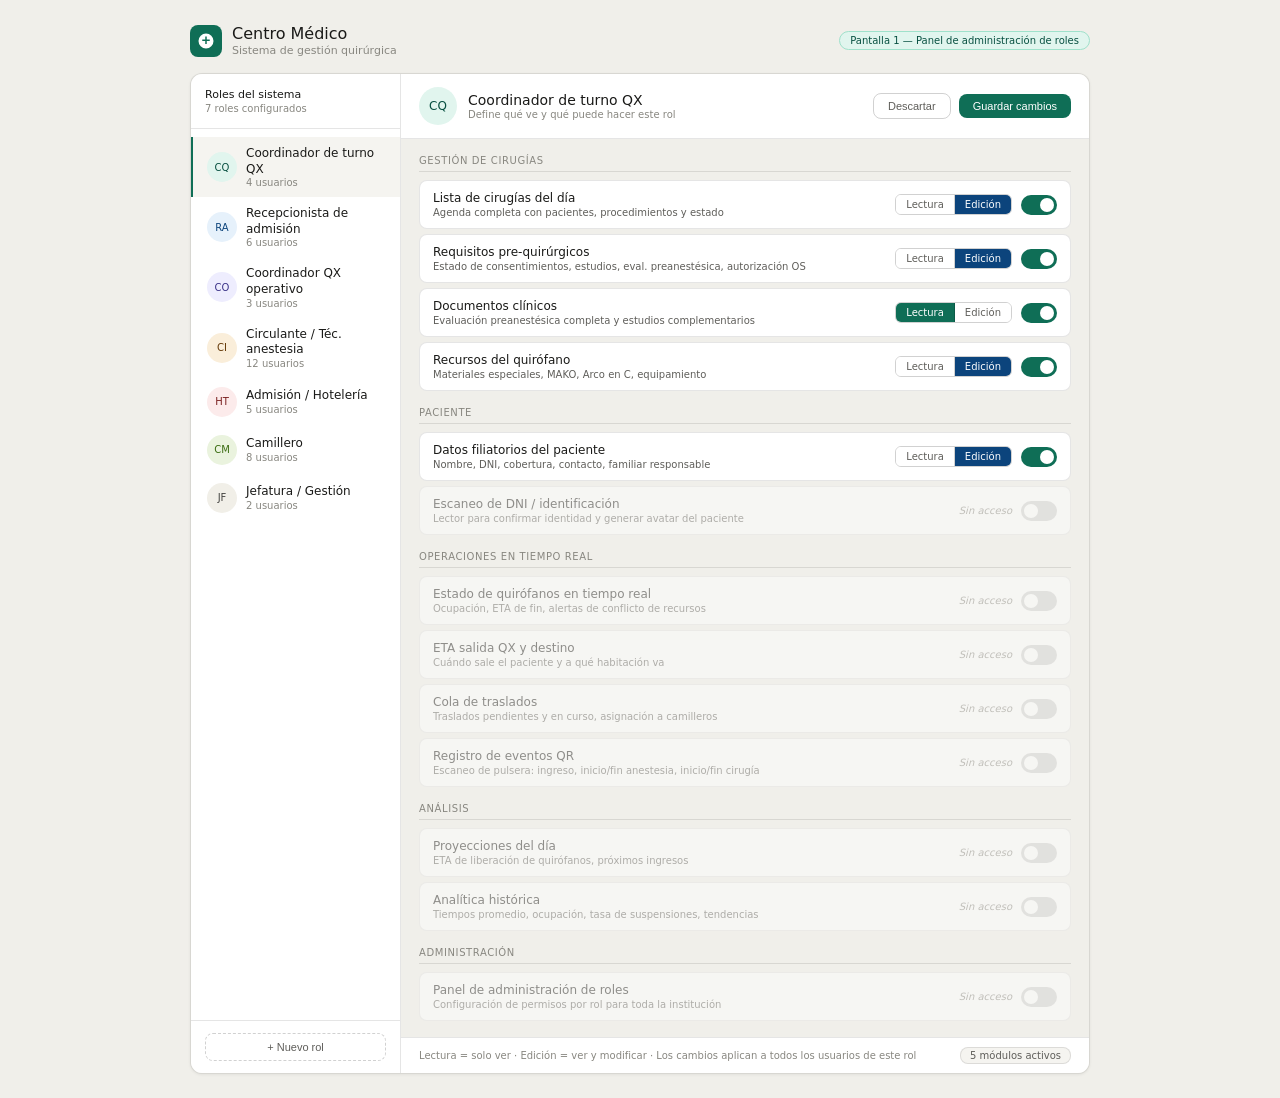
==== 01_panel_roles.html @ 5dfb1ed2 "Add files via upload" ====
<!DOCTYPE html>
<html lang="es">
<head>
<meta charset="UTF-8">
<meta name="viewport" content="width=device-width, initial-scale=1.0">
<title>Panel de Roles — Centro Médico</title>
<style>
  :root {
    --color-background-primary: #ffffff;
    --color-background-secondary: #f5f4f0;
    --color-background-tertiary: #f0efea;
    --color-text-primary: #1a1a18;
    --color-text-secondary: #5f5e5a;
    --color-text-tertiary: #888780;
    --color-border-tertiary: rgba(0,0,0,0.10);
    --color-border-secondary: rgba(0,0,0,0.18);
    --border-radius-md: 8px;
    --border-radius-lg: 12px;
    --font-sans: -apple-system, BlinkMacSystemFont, 'Segoe UI', system-ui, sans-serif;
  }
  * { box-sizing: border-box; margin: 0; padding: 0; }
  body { font-family: var(--font-sans); font-size: 13px; background: #f0efea; min-height: 100vh; display: flex; flex-direction: column; align-items: center; justify-content: flex-start; padding: 24px 16px; }

  .page-header { width: 100%; max-width: 900px; display: flex; align-items: center; gap: 10px; margin-bottom: 16px; }
  .logo-icon { width: 32px; height: 32px; background: #0F6E56; border-radius: 8px; display: flex; align-items: center; justify-content: center; }
  .logo-icon svg { width: 18px; height: 18px; fill: #fff; }
  .page-title { font-size: 16px; font-weight: 500; color: #1a1a18; }
  .page-sub { font-size: 11px; color: #888780; margin-top: 1px; }
  .screen-label { font-size: 10px; background: #E1F5EE; color: #085041; padding: 3px 10px; border-radius: 20px; margin-left: auto; font-weight: 500; border: 0.5px solid #9FE1CB; }

  .layout { display: grid; grid-template-columns: 210px 1fr; width: 100%; max-width: 900px; min-height: 580px; background: #f0efea; border-radius: var(--border-radius-lg); border: 0.5px solid var(--color-border-tertiary); overflow: hidden; box-shadow: 0 1px 3px rgba(0,0,0,0.06); }

  .sidebar { background: var(--color-background-primary); border-right: 0.5px solid var(--color-border-tertiary); display: flex; flex-direction: column; }
  .sidebar-header { padding: 14px; border-bottom: 0.5px solid var(--color-border-tertiary); }
  .sidebar-title { font-size: 11px; font-weight: 500; color: var(--color-text-primary); }
  .sidebar-sub { font-size: 10px; color: var(--color-text-tertiary); margin-top: 2px; }
  .role-list { flex: 1; padding: 8px 0; }
  .role-item { display: flex; align-items: center; gap: 9px; padding: 9px 14px; cursor: pointer; border-left: 2.5px solid transparent; transition: all .15s; }
  .role-item:hover { background: var(--color-background-secondary); }
  .role-item.active { background: var(--color-background-secondary); border-left-color: #0F6E56; }
  .role-av { width: 30px; height: 30px; border-radius: 50%; display: flex; align-items: center; justify-content: center; font-size: 10px; font-weight: 500; flex-shrink: 0; }
  .role-name { font-size: 12px; font-weight: 500; color: var(--color-text-primary); line-height: 1.3; }
  .role-count { font-size: 10px; color: var(--color-text-tertiary); }
  .sidebar-footer { padding: 12px 14px; border-top: 0.5px solid var(--color-border-tertiary); }
  .btn-new { width: 100%; padding: 7px; font-size: 11px; border-radius: var(--border-radius-md); border: 0.5px dashed var(--color-border-secondary); background: transparent; color: var(--color-text-secondary); cursor: pointer; }
  .btn-new:hover { background: var(--color-background-secondary); }

  .main { display: flex; flex-direction: column; }
  .main-header { background: var(--color-background-primary); border-bottom: 0.5px solid var(--color-border-tertiary); padding: 13px 18px; display: flex; align-items: center; justify-content: space-between; }
  .mh-left { display: flex; align-items: center; gap: 11px; }
  .mh-av { width: 38px; height: 38px; border-radius: 50%; display: flex; align-items: center; justify-content: center; font-size: 12px; font-weight: 500; }
  .mh-name { font-size: 14px; font-weight: 500; color: var(--color-text-primary); }
  .mh-sub { font-size: 10px; color: var(--color-text-tertiary); margin-top: 1px; }
  .mh-right { display: flex; align-items: center; gap: 8px; }
  .unsaved { font-size: 10px; color: #BA7517; background: #FAEEDA; padding: 3px 9px; border-radius: 8px; display: none; align-items: center; gap: 4px; border: 0.5px solid #FAC775; }
  .unsaved.visible { display: flex; }
  .btn-discard { font-size: 11px; padding: 6px 14px; border-radius: var(--border-radius-md); border: 0.5px solid var(--color-border-secondary); background: transparent; color: var(--color-text-secondary); cursor: pointer; }
  .btn-save { font-size: 11px; padding: 6px 14px; border-radius: var(--border-radius-md); border: none; background: #0F6E56; color: #fff; cursor: pointer; font-weight: 500; transition: background .2s; }
  .btn-save:hover { background: #085041; }

  .modules { flex: 1; overflow-y: auto; padding: 16px 18px; display: flex; flex-direction: column; gap: 16px; background: var(--color-background-tertiary); }
  .mod-group-title { font-size: 10px; font-weight: 500; color: var(--color-text-tertiary); text-transform: uppercase; letter-spacing: .06em; margin-bottom: 8px; padding-bottom: 5px; border-bottom: 0.5px solid var(--color-border-tertiary); }
  .mod-row { display: grid; grid-template-columns: 1fr 170px; gap: 8px; align-items: center; padding: 10px 13px; background: var(--color-background-primary); border: 0.5px solid var(--color-border-tertiary); border-radius: var(--border-radius-md); margin-bottom: 5px; transition: opacity .2s; }
  .mod-row:last-child { margin-bottom: 0; }
  .mod-row.off { opacity: .45; }
  .mod-name { font-size: 12px; font-weight: 500; color: var(--color-text-primary); }
  .mod-desc { font-size: 10px; color: var(--color-text-secondary); margin-top: 2px; }
  .mod-ctrl { display: flex; align-items: center; gap: 9px; justify-content: flex-end; }
  .access-sel { display: flex; border-radius: 6px; overflow: hidden; border: 0.5px solid var(--color-border-secondary); font-size: 10px; }
  .ao { padding: 4px 10px; cursor: pointer; color: var(--color-text-secondary); background: var(--color-background-primary); border-right: 0.5px solid var(--color-border-secondary); transition: all .12s; user-select: none; white-space: nowrap; }
  .ao:last-child { border-right: none; }
  .ao.sel-r { background: #0F6E56; color: #fff; }
  .ao.sel-e { background: #0C447C; color: #fff; }
  .no-access { font-size: 10px; color: var(--color-text-tertiary); font-style: italic; }

  .toggle { position: relative; width: 36px; height: 20px; flex-shrink: 0; }
  .toggle input { opacity: 0; width: 0; height: 0; position: absolute; }
  .tslider { position: absolute; inset: 0; border-radius: 10px; background: var(--color-border-secondary); cursor: pointer; transition: background .2s; }
  .tslider::after { content: ''; position: absolute; width: 14px; height: 14px; border-radius: 50%; background: #fff; top: 3px; left: 3px; transition: transform .2s; }
  .toggle input:checked ~ .tslider { background: #0F6E56; }
  .toggle input:checked ~ .tslider::after { transform: translateX(16px); }

  .panel-info { background: var(--color-background-primary); border-top: 0.5px solid var(--color-border-tertiary); padding: 9px 18px; display: flex; align-items: center; justify-content: space-between; }
  .pi-txt { font-size: 10px; color: var(--color-text-tertiary); }
  .pi-badge { font-size: 10px; color: var(--color-text-secondary); background: var(--color-background-secondary); padding: 2px 9px; border-radius: 8px; border: 0.5px solid var(--color-border-tertiary); }
</style>
</head>
<body>

<div class="page-header">
  <div class="logo-icon"><svg viewBox="0 0 24 24"><path d="M12 2a10 10 0 100 20A10 10 0 0012 2zm1 14h-2v-4H7v-2h4V6h2v4h4v2h-4v4z"/></svg></div>
  <div>
    <div class="page-title">Centro Médico</div>
    <div class="page-sub">Sistema de gestión quirúrgica</div>
  </div>
  <div class="screen-label">Pantalla 1 — Panel de administración de roles</div>
</div>

<div class="layout">
  <div class="sidebar">
    <div class="sidebar-header">
      <div class="sidebar-title">Roles del sistema</div>
      <div class="sidebar-sub">7 roles configurados</div>
    </div>
    <div class="role-list" id="role-list"></div>
    <div class="sidebar-footer">
      <button class="btn-new">+ Nuevo rol</button>
    </div>
  </div>
  <div class="main">
    <div class="main-header">
      <div class="mh-left">
        <div class="mh-av" id="mh-av"></div>
        <div>
          <div class="mh-name" id="mh-name"></div>
          <div class="mh-sub">Define qué ve y qué puede hacer este rol</div>
        </div>
      </div>
      <div class="mh-right">
        <div class="unsaved" id="unsaved">Cambios sin guardar</div>
        <button class="btn-discard" onclick="discard()">Descartar</button>
        <button class="btn-save" id="btn-save" onclick="save()">Guardar cambios</button>
      </div>
    </div>
    <div class="modules" id="modules"></div>
    <div class="panel-info">
      <div class="pi-txt">Lectura = solo ver · Edición = ver y modificar · Los cambios aplican a todos los usuarios de este rol</div>
      <div class="pi-badge" id="active-count">—</div>
    </div>
  </div>
</div>

<script>
const ROLES = {
  coord_qx: { label:'Coordinador de turno QX', av:'CQ', bg:'#E1F5EE', fg:'#085041', count:'4 usuarios',
    perms:{ lista_cirugias:{on:true,level:'edit'}, requisitos_estado:{on:true,level:'edit'}, docs_clinicos:{on:true,level:'read'}, datos_filiatorios:{on:true,level:'edit'}, recursos_qx:{on:true,level:'edit'}, estado_qx_rt:{on:false,level:'read'}, eta_destino:{on:false,level:'read'}, registro_eventos_qr:{on:false,level:'read'}, cola_traslados:{on:false,level:'read'}, escaneo_dni:{on:false,level:'read'}, proyecciones_dia:{on:false,level:'read'}, analitica:{on:false,level:'read'}, admin_roles:{on:false,level:'read'} }},
  recep_adm: { label:'Recepcionista de admisión', av:'RA', bg:'#E6F1FB', fg:'#0C447C', count:'6 usuarios',
    perms:{ lista_cirugias:{on:true,level:'read'}, requisitos_estado:{on:true,level:'read'}, docs_clinicos:{on:false,level:'read'}, datos_filiatorios:{on:true,level:'edit'}, recursos_qx:{on:false,level:'read'}, estado_qx_rt:{on:false,level:'read'}, eta_destino:{on:false,level:'read'}, registro_eventos_qr:{on:false,level:'read'}, cola_traslados:{on:false,level:'read'}, escaneo_dni:{on:true,level:'edit'}, proyecciones_dia:{on:false,level:'read'}, analitica:{on:false,level:'read'}, admin_roles:{on:false,level:'read'} }},
  coord_op: { label:'Coordinador QX operativo', av:'CO', bg:'#EEEDFE', fg:'#3C3489', count:'3 usuarios',
    perms:{ lista_cirugias:{on:true,level:'read'}, requisitos_estado:{on:false,level:'read'}, docs_clinicos:{on:false,level:'read'}, datos_filiatorios:{on:false,level:'read'}, recursos_qx:{on:true,level:'read'}, estado_qx_rt:{on:true,level:'edit'}, eta_destino:{on:true,level:'read'}, registro_eventos_qr:{on:false,level:'read'}, cola_traslados:{on:true,level:'edit'}, escaneo_dni:{on:false,level:'read'}, proyecciones_dia:{on:true,level:'read'}, analitica:{on:false,level:'read'}, admin_roles:{on:false,level:'read'} }},
  circulante: { label:'Circulante / Téc. anestesia', av:'CI', bg:'#FAEEDA', fg:'#633806', count:'12 usuarios',
    perms:{ lista_cirugias:{on:true,level:'read'}, requisitos_estado:{on:true,level:'read'}, docs_clinicos:{on:true,level:'read'}, datos_filiatorios:{on:true,level:'read'}, recursos_qx:{on:false,level:'read'}, estado_qx_rt:{on:false,level:'read'}, eta_destino:{on:false,level:'read'}, registro_eventos_qr:{on:true,level:'edit'}, cola_traslados:{on:false,level:'read'}, escaneo_dni:{on:true,level:'read'}, proyecciones_dia:{on:false,level:'read'}, analitica:{on:false,level:'read'}, admin_roles:{on:false,level:'read'} }},
  hoteleria: { label:'Admisión / Hotelería', av:'HT', bg:'#FCEBEB', fg:'#791F1F', count:'5 usuarios',
    perms:{ lista_cirugias:{on:true,level:'read'}, requisitos_estado:{on:false,level:'read'}, docs_clinicos:{on:false,level:'read'}, datos_filiatorios:{on:false,level:'read'}, recursos_qx:{on:false,level:'read'}, estado_qx_rt:{on:false,level:'read'}, eta_destino:{on:true,level:'edit'}, registro_eventos_qr:{on:false,level:'read'}, cola_traslados:{on:false,level:'read'}, escaneo_dni:{on:false,level:'read'}, proyecciones_dia:{on:false,level:'read'}, analitica:{on:false,level:'read'}, admin_roles:{on:false,level:'read'} }},
  camillero: { label:'Camillero', av:'CM', bg:'#EAF3DE', fg:'#3B6D11', count:'8 usuarios',
    perms:{ lista_cirugias:{on:false,level:'read'}, requisitos_estado:{on:false,level:'read'}, docs_clinicos:{on:false,level:'read'}, datos_filiatorios:{on:false,level:'read'}, recursos_qx:{on:false,level:'read'}, estado_qx_rt:{on:false,level:'read'}, eta_destino:{on:false,level:'read'}, registro_eventos_qr:{on:true,level:'edit'}, cola_traslados:{on:true,level:'edit'}, escaneo_dni:{on:false,level:'read'}, proyecciones_dia:{on:false,level:'read'}, analitica:{on:false,level:'read'}, admin_roles:{on:false,level:'read'} }},
  jefatura: { label:'Jefatura / Gestión', av:'JF', bg:'#F1EFE8', fg:'#444441', count:'2 usuarios',
    perms:{ lista_cirugias:{on:true,level:'read'}, requisitos_estado:{on:false,level:'read'}, docs_clinicos:{on:false,level:'read'}, datos_filiatorios:{on:false,level:'read'}, recursos_qx:{on:false,level:'read'}, estado_qx_rt:{on:true,level:'read'}, eta_destino:{on:false,level:'read'}, registro_eventos_qr:{on:false,level:'read'}, cola_traslados:{on:false,level:'read'}, escaneo_dni:{on:false,level:'read'}, proyecciones_dia:{on:true,level:'read'}, analitica:{on:true,level:'read'}, admin_roles:{on:true,level:'edit'} }}
};

const MODULES = [
  { group:'Gestión de cirugías', items:[
    {id:'lista_cirugias', name:'Lista de cirugías del día', desc:'Agenda completa con pacientes, procedimientos y estado'},
    {id:'requisitos_estado', name:'Requisitos pre-quirúrgicos', desc:'Estado de consentimientos, estudios, eval. preanestésica, autorización OS'},
    {id:'docs_clinicos', name:'Documentos clínicos', desc:'Evaluación preanestésica completa y estudios complementarios'},
    {id:'recursos_qx', name:'Recursos del quirófano', desc:'Materiales especiales, MAKO, Arco en C, equipamiento'},
  ]},
  { group:'Paciente', items:[
    {id:'datos_filiatorios', name:'Datos filiatorios del paciente', desc:'Nombre, DNI, cobertura, contacto, familiar responsable'},
    {id:'escaneo_dni', name:'Escaneo de DNI / identificación', desc:'Lector para confirmar identidad y generar avatar del paciente'},
  ]},
  { group:'Operaciones en tiempo real', items:[
    {id:'estado_qx_rt', name:'Estado de quirófanos en tiempo real', desc:'Ocupación, ETA de fin, alertas de conflicto de recursos'},
    {id:'eta_destino', name:'ETA salida QX y destino', desc:'Cuándo sale el paciente y a qué habitación va'},
    {id:'cola_traslados', name:'Cola de traslados', desc:'Traslados pendientes y en curso, asignación a camilleros'},
    {id:'registro_eventos_qr', name:'Registro de eventos QR', desc:'Escaneo de pulsera: ingreso, inicio/fin anestesia, inicio/fin cirugía'},
  ]},
  { group:'Análisis', items:[
    {id:'proyecciones_dia', name:'Proyecciones del día', desc:'ETA de liberación de quirófanos, próximos ingresos'},
    {id:'analitica', name:'Analítica histórica', desc:'Tiempos promedio, ocupación, tasa de suspensiones, tendencias'},
  ]},
  { group:'Administración', items:[
    {id:'admin_roles', name:'Panel de administración de roles', desc:'Configuración de permisos por rol para toda la institución'},
  ]}
];

let cur = 'coord_qx';
let perms = {};
let dirty = false;

function dc(o){ return JSON.parse(JSON.stringify(o)); }

function setRole(id){
  if(dirty && !confirm('Hay cambios sin guardar. ¿Descartarlos?')) return;
  cur = id; perms = dc(ROLES[id].perms); dirty = false; render();
}

function render(){
  // sidebar
  const rl = document.getElementById('role-list');
  rl.innerHTML = Object.entries(ROLES).map(([id,r])=>`
    <div class="role-item ${id===cur?'active':''}" onclick="setRole('${id}')">
      <div class="role-av" style="background:${r.bg};color:${r.fg}">${r.av}</div>
      <div><div class="role-name">${r.label}</div><div class="role-count">${r.count}</div></div>
    </div>`).join('');
  // header
  const r = ROLES[cur];
  document.getElementById('mh-av').style.background = r.bg;
  document.getElementById('mh-av').style.color = r.fg;
  document.getElementById('mh-av').textContent = r.av;
  document.getElementById('mh-name').textContent = r.label;
  const u = document.getElementById('unsaved');
  dirty ? u.classList.add('visible') : u.classList.remove('visible');
  // modules
  const mp = document.getElementById('modules');
  mp.innerHTML = MODULES.map(g=>`
    <div>
      <div class="mod-group-title">${g.group}</div>
      ${g.items.map(item=>{
        const p = perms[item.id];
        return `<div class="mod-row ${p.on?'':'off'}" id="row-${item.id}">
          <div><div class="mod-name">${item.name}</div><div class="mod-desc">${item.desc}</div></div>
          <div class="mod-ctrl">
            ${p.on ? `<div class="access-sel">
              <div class="ao ${p.level==='read'?'sel-r':''}" onclick="setLevel('${item.id}','read')">Lectura</div>
              <div class="ao ${p.level==='edit'?'sel-e':''}" onclick="setLevel('${item.id}','edit')">Edición</div>
            </div>` : `<div class="no-access">Sin acceso</div>`}
            <label class="toggle">
              <input type="checkbox" ${p.on?'checked':''} onchange="toggleMod('${item.id}',this.checked)">
              <span class="tslider"></span>
            </label>
          </div>
        </div>`;
      }).join('')}
    </div>`).join('');
  const active = Object.values(perms).filter(p=>p.on).length;
  document.getElementById('active-count').textContent = `${active} módulos activos`;
}

function toggleMod(id, checked){ perms[id].on = checked; dirty = true; render(); }
function setLevel(id, level){ perms[id].level = level; dirty = true; render(); }

function save(){
  ROLES[cur].perms = dc(perms); dirty = false;
  const btn = document.getElementById('btn-save');
  btn.textContent = '✓ Guardado'; btn.style.background = '#1D9E75';
  setTimeout(()=>{ btn.textContent = 'Guardar cambios'; btn.style.background = '#0F6E56'; }, 2000);
  render();
}
function discard(){ perms = dc(ROLES[cur].perms); dirty = false; render(); }

perms = dc(ROLES[cur].perms);
render();
</script>
</body>
</html>
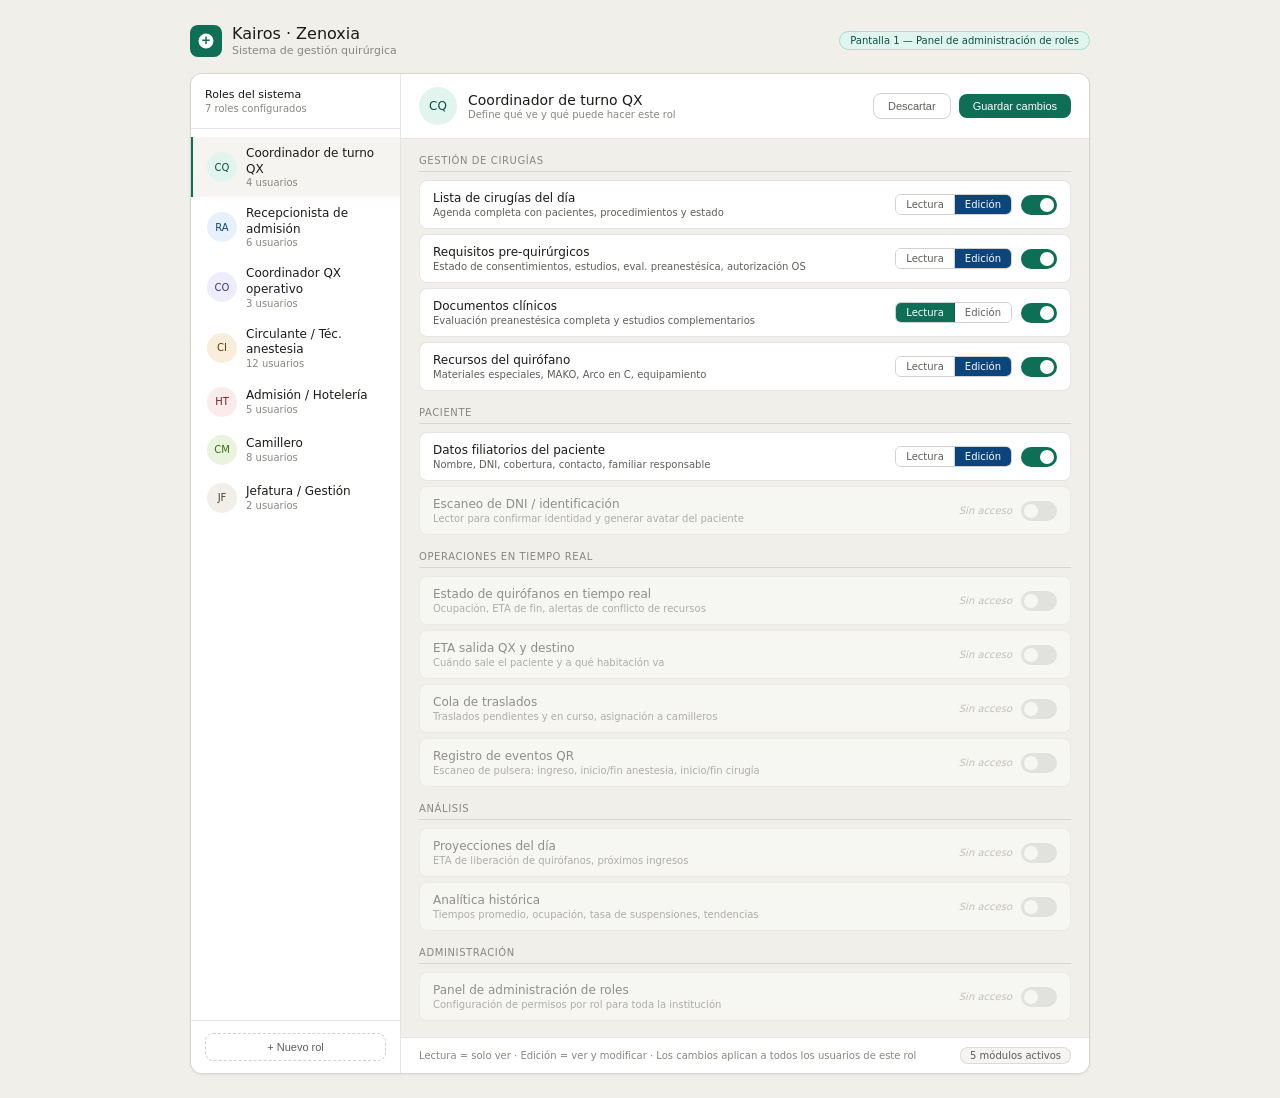
==== commit cc93a4a1: "Add files via upload" ====
--- a/01_panel_roles.html
+++ b/01_panel_roles.html
@@ -3,7 +3,7 @@
 <head>
 <meta charset="UTF-8">
 <meta name="viewport" content="width=device-width, initial-scale=1.0">
-<title>Panel de Roles — Centro Médico</title>
+<title>Panel de Roles — Kairos · Zenoxia</title>
 <style>
   :root {
     --color-background-primary: #ffffff;
@@ -90,7 +90,7 @@
 <div class="page-header">
   <div class="logo-icon"><svg viewBox="0 0 24 24"><path d="M12 2a10 10 0 100 20A10 10 0 0012 2zm1 14h-2v-4H7v-2h4V6h2v4h4v2h-4v4z"/></svg></div>
   <div>
-    <div class="page-title">Centro Médico</div>
+    <div class="page-title">Kairos · Zenoxia</div>
     <div class="page-sub">Sistema de gestión quirúrgica</div>
   </div>
   <div class="screen-label">Pantalla 1 — Panel de administración de roles</div>
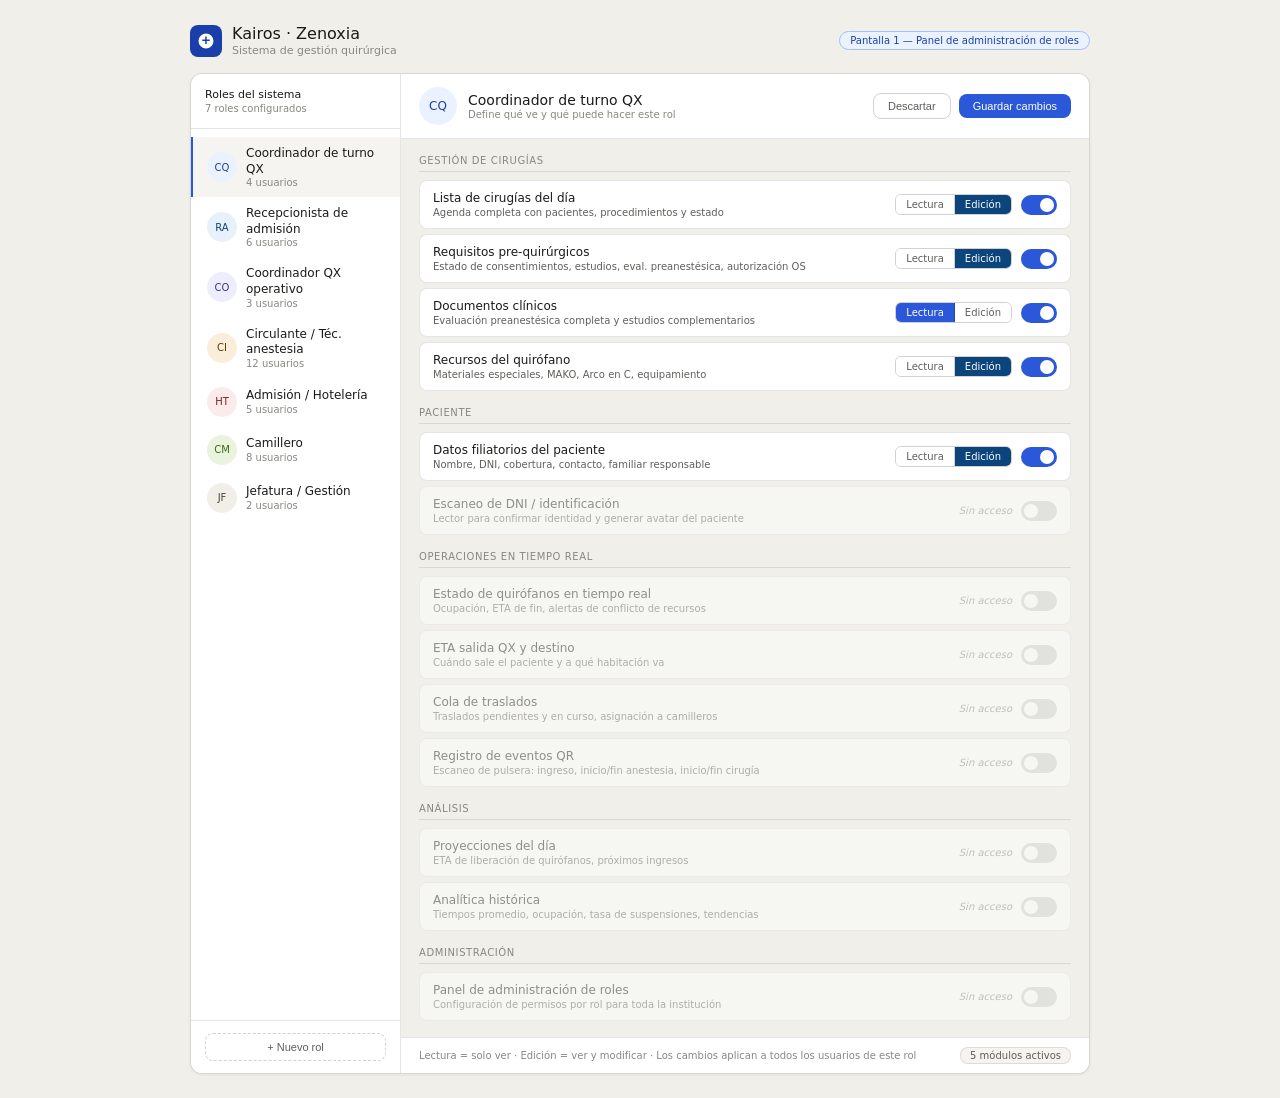
==== commit 25767bb7: "Add files via upload" ====
--- a/01_panel_roles.html
+++ b/01_panel_roles.html
@@ -1,246 +1,246 @@
-<!DOCTYPE html>
-<html lang="es">
-<head>
-<meta charset="UTF-8">
-<meta name="viewport" content="width=device-width, initial-scale=1.0">
-<title>Panel de Roles — Kairos · Zenoxia</title>
-<style>
-  :root {
-    --color-background-primary: #ffffff;
-    --color-background-secondary: #f5f4f0;
-    --color-background-tertiary: #f0efea;
-    --color-text-primary: #1a1a18;
-    --color-text-secondary: #5f5e5a;
-    --color-text-tertiary: #888780;
-    --color-border-tertiary: rgba(0,0,0,0.10);
-    --color-border-secondary: rgba(0,0,0,0.18);
-    --border-radius-md: 8px;
-    --border-radius-lg: 12px;
-    --font-sans: -apple-system, BlinkMacSystemFont, 'Segoe UI', system-ui, sans-serif;
-  }
-  * { box-sizing: border-box; margin: 0; padding: 0; }
-  body { font-family: var(--font-sans); font-size: 13px; background: #f0efea; min-height: 100vh; display: flex; flex-direction: column; align-items: center; justify-content: flex-start; padding: 24px 16px; }
-
-  .page-header { width: 100%; max-width: 900px; display: flex; align-items: center; gap: 10px; margin-bottom: 16px; }
-  .logo-icon { width: 32px; height: 32px; background: #0F6E56; border-radius: 8px; display: flex; align-items: center; justify-content: center; }
-  .logo-icon svg { width: 18px; height: 18px; fill: #fff; }
-  .page-title { font-size: 16px; font-weight: 500; color: #1a1a18; }
-  .page-sub { font-size: 11px; color: #888780; margin-top: 1px; }
-  .screen-label { font-size: 10px; background: #E1F5EE; color: #085041; padding: 3px 10px; border-radius: 20px; margin-left: auto; font-weight: 500; border: 0.5px solid #9FE1CB; }
-
-  .layout { display: grid; grid-template-columns: 210px 1fr; width: 100%; max-width: 900px; min-height: 580px; background: #f0efea; border-radius: var(--border-radius-lg); border: 0.5px solid var(--color-border-tertiary); overflow: hidden; box-shadow: 0 1px 3px rgba(0,0,0,0.06); }
-
-  .sidebar { background: var(--color-background-primary); border-right: 0.5px solid var(--color-border-tertiary); display: flex; flex-direction: column; }
-  .sidebar-header { padding: 14px; border-bottom: 0.5px solid var(--color-border-tertiary); }
-  .sidebar-title { font-size: 11px; font-weight: 500; color: var(--color-text-primary); }
-  .sidebar-sub { font-size: 10px; color: var(--color-text-tertiary); margin-top: 2px; }
-  .role-list { flex: 1; padding: 8px 0; }
-  .role-item { display: flex; align-items: center; gap: 9px; padding: 9px 14px; cursor: pointer; border-left: 2.5px solid transparent; transition: all .15s; }
-  .role-item:hover { background: var(--color-background-secondary); }
-  .role-item.active { background: var(--color-background-secondary); border-left-color: #0F6E56; }
-  .role-av { width: 30px; height: 30px; border-radius: 50%; display: flex; align-items: center; justify-content: center; font-size: 10px; font-weight: 500; flex-shrink: 0; }
-  .role-name { font-size: 12px; font-weight: 500; color: var(--color-text-primary); line-height: 1.3; }
-  .role-count { font-size: 10px; color: var(--color-text-tertiary); }
-  .sidebar-footer { padding: 12px 14px; border-top: 0.5px solid var(--color-border-tertiary); }
-  .btn-new { width: 100%; padding: 7px; font-size: 11px; border-radius: var(--border-radius-md); border: 0.5px dashed var(--color-border-secondary); background: transparent; color: var(--color-text-secondary); cursor: pointer; }
-  .btn-new:hover { background: var(--color-background-secondary); }
-
-  .main { display: flex; flex-direction: column; }
-  .main-header { background: var(--color-background-primary); border-bottom: 0.5px solid var(--color-border-tertiary); padding: 13px 18px; display: flex; align-items: center; justify-content: space-between; }
-  .mh-left { display: flex; align-items: center; gap: 11px; }
-  .mh-av { width: 38px; height: 38px; border-radius: 50%; display: flex; align-items: center; justify-content: center; font-size: 12px; font-weight: 500; }
-  .mh-name { font-size: 14px; font-weight: 500; color: var(--color-text-primary); }
-  .mh-sub { font-size: 10px; color: var(--color-text-tertiary); margin-top: 1px; }
-  .mh-right { display: flex; align-items: center; gap: 8px; }
-  .unsaved { font-size: 10px; color: #BA7517; background: #FAEEDA; padding: 3px 9px; border-radius: 8px; display: none; align-items: center; gap: 4px; border: 0.5px solid #FAC775; }
-  .unsaved.visible { display: flex; }
-  .btn-discard { font-size: 11px; padding: 6px 14px; border-radius: var(--border-radius-md); border: 0.5px solid var(--color-border-secondary); background: transparent; color: var(--color-text-secondary); cursor: pointer; }
-  .btn-save { font-size: 11px; padding: 6px 14px; border-radius: var(--border-radius-md); border: none; background: #0F6E56; color: #fff; cursor: pointer; font-weight: 500; transition: background .2s; }
-  .btn-save:hover { background: #085041; }
-
-  .modules { flex: 1; overflow-y: auto; padding: 16px 18px; display: flex; flex-direction: column; gap: 16px; background: var(--color-background-tertiary); }
-  .mod-group-title { font-size: 10px; font-weight: 500; color: var(--color-text-tertiary); text-transform: uppercase; letter-spacing: .06em; margin-bottom: 8px; padding-bottom: 5px; border-bottom: 0.5px solid var(--color-border-tertiary); }
-  .mod-row { display: grid; grid-template-columns: 1fr 170px; gap: 8px; align-items: center; padding: 10px 13px; background: var(--color-background-primary); border: 0.5px solid var(--color-border-tertiary); border-radius: var(--border-radius-md); margin-bottom: 5px; transition: opacity .2s; }
-  .mod-row:last-child { margin-bottom: 0; }
-  .mod-row.off { opacity: .45; }
-  .mod-name { font-size: 12px; font-weight: 500; color: var(--color-text-primary); }
-  .mod-desc { font-size: 10px; color: var(--color-text-secondary); margin-top: 2px; }
-  .mod-ctrl { display: flex; align-items: center; gap: 9px; justify-content: flex-end; }
-  .access-sel { display: flex; border-radius: 6px; overflow: hidden; border: 0.5px solid var(--color-border-secondary); font-size: 10px; }
-  .ao { padding: 4px 10px; cursor: pointer; color: var(--color-text-secondary); background: var(--color-background-primary); border-right: 0.5px solid var(--color-border-secondary); transition: all .12s; user-select: none; white-space: nowrap; }
-  .ao:last-child { border-right: none; }
-  .ao.sel-r { background: #0F6E56; color: #fff; }
-  .ao.sel-e { background: #0C447C; color: #fff; }
-  .no-access { font-size: 10px; color: var(--color-text-tertiary); font-style: italic; }
-
-  .toggle { position: relative; width: 36px; height: 20px; flex-shrink: 0; }
-  .toggle input { opacity: 0; width: 0; height: 0; position: absolute; }
-  .tslider { position: absolute; inset: 0; border-radius: 10px; background: var(--color-border-secondary); cursor: pointer; transition: background .2s; }
-  .tslider::after { content: ''; position: absolute; width: 14px; height: 14px; border-radius: 50%; background: #fff; top: 3px; left: 3px; transition: transform .2s; }
-  .toggle input:checked ~ .tslider { background: #0F6E56; }
-  .toggle input:checked ~ .tslider::after { transform: translateX(16px); }
-
-  .panel-info { background: var(--color-background-primary); border-top: 0.5px solid var(--color-border-tertiary); padding: 9px 18px; display: flex; align-items: center; justify-content: space-between; }
-  .pi-txt { font-size: 10px; color: var(--color-text-tertiary); }
-  .pi-badge { font-size: 10px; color: var(--color-text-secondary); background: var(--color-background-secondary); padding: 2px 9px; border-radius: 8px; border: 0.5px solid var(--color-border-tertiary); }
-</style>
-</head>
-<body>
-
-<div class="page-header">
-  <div class="logo-icon"><svg viewBox="0 0 24 24"><path d="M12 2a10 10 0 100 20A10 10 0 0012 2zm1 14h-2v-4H7v-2h4V6h2v4h4v2h-4v4z"/></svg></div>
-  <div>
-    <div class="page-title">Kairos · Zenoxia</div>
-    <div class="page-sub">Sistema de gestión quirúrgica</div>
-  </div>
-  <div class="screen-label">Pantalla 1 — Panel de administración de roles</div>
-</div>
-
-<div class="layout">
-  <div class="sidebar">
-    <div class="sidebar-header">
-      <div class="sidebar-title">Roles del sistema</div>
-      <div class="sidebar-sub">7 roles configurados</div>
-    </div>
-    <div class="role-list" id="role-list"></div>
-    <div class="sidebar-footer">
-      <button class="btn-new">+ Nuevo rol</button>
-    </div>
-  </div>
-  <div class="main">
-    <div class="main-header">
-      <div class="mh-left">
-        <div class="mh-av" id="mh-av"></div>
-        <div>
-          <div class="mh-name" id="mh-name"></div>
-          <div class="mh-sub">Define qué ve y qué puede hacer este rol</div>
-        </div>
-      </div>
-      <div class="mh-right">
-        <div class="unsaved" id="unsaved">Cambios sin guardar</div>
-        <button class="btn-discard" onclick="discard()">Descartar</button>
-        <button class="btn-save" id="btn-save" onclick="save()">Guardar cambios</button>
-      </div>
-    </div>
-    <div class="modules" id="modules"></div>
-    <div class="panel-info">
-      <div class="pi-txt">Lectura = solo ver · Edición = ver y modificar · Los cambios aplican a todos los usuarios de este rol</div>
-      <div class="pi-badge" id="active-count">—</div>
-    </div>
-  </div>
-</div>
-
-<script>
-const ROLES = {
-  coord_qx: { label:'Coordinador de turno QX', av:'CQ', bg:'#E1F5EE', fg:'#085041', count:'4 usuarios',
-    perms:{ lista_cirugias:{on:true,level:'edit'}, requisitos_estado:{on:true,level:'edit'}, docs_clinicos:{on:true,level:'read'}, datos_filiatorios:{on:true,level:'edit'}, recursos_qx:{on:true,level:'edit'}, estado_qx_rt:{on:false,level:'read'}, eta_destino:{on:false,level:'read'}, registro_eventos_qr:{on:false,level:'read'}, cola_traslados:{on:false,level:'read'}, escaneo_dni:{on:false,level:'read'}, proyecciones_dia:{on:false,level:'read'}, analitica:{on:false,level:'read'}, admin_roles:{on:false,level:'read'} }},
-  recep_adm: { label:'Recepcionista de admisión', av:'RA', bg:'#E6F1FB', fg:'#0C447C', count:'6 usuarios',
-    perms:{ lista_cirugias:{on:true,level:'read'}, requisitos_estado:{on:true,level:'read'}, docs_clinicos:{on:false,level:'read'}, datos_filiatorios:{on:true,level:'edit'}, recursos_qx:{on:false,level:'read'}, estado_qx_rt:{on:false,level:'read'}, eta_destino:{on:false,level:'read'}, registro_eventos_qr:{on:false,level:'read'}, cola_traslados:{on:false,level:'read'}, escaneo_dni:{on:true,level:'edit'}, proyecciones_dia:{on:false,level:'read'}, analitica:{on:false,level:'read'}, admin_roles:{on:false,level:'read'} }},
-  coord_op: { label:'Coordinador QX operativo', av:'CO', bg:'#EEEDFE', fg:'#3C3489', count:'3 usuarios',
-    perms:{ lista_cirugias:{on:true,level:'read'}, requisitos_estado:{on:false,level:'read'}, docs_clinicos:{on:false,level:'read'}, datos_filiatorios:{on:false,level:'read'}, recursos_qx:{on:true,level:'read'}, estado_qx_rt:{on:true,level:'edit'}, eta_destino:{on:true,level:'read'}, registro_eventos_qr:{on:false,level:'read'}, cola_traslados:{on:true,level:'edit'}, escaneo_dni:{on:false,level:'read'}, proyecciones_dia:{on:true,level:'read'}, analitica:{on:false,level:'read'}, admin_roles:{on:false,level:'read'} }},
-  circulante: { label:'Circulante / Téc. anestesia', av:'CI', bg:'#FAEEDA', fg:'#633806', count:'12 usuarios',
-    perms:{ lista_cirugias:{on:true,level:'read'}, requisitos_estado:{on:true,level:'read'}, docs_clinicos:{on:true,level:'read'}, datos_filiatorios:{on:true,level:'read'}, recursos_qx:{on:false,level:'read'}, estado_qx_rt:{on:false,level:'read'}, eta_destino:{on:false,level:'read'}, registro_eventos_qr:{on:true,level:'edit'}, cola_traslados:{on:false,level:'read'}, escaneo_dni:{on:true,level:'read'}, proyecciones_dia:{on:false,level:'read'}, analitica:{on:false,level:'read'}, admin_roles:{on:false,level:'read'} }},
-  hoteleria: { label:'Admisión / Hotelería', av:'HT', bg:'#FCEBEB', fg:'#791F1F', count:'5 usuarios',
-    perms:{ lista_cirugias:{on:true,level:'read'}, requisitos_estado:{on:false,level:'read'}, docs_clinicos:{on:false,level:'read'}, datos_filiatorios:{on:false,level:'read'}, recursos_qx:{on:false,level:'read'}, estado_qx_rt:{on:false,level:'read'}, eta_destino:{on:true,level:'edit'}, registro_eventos_qr:{on:false,level:'read'}, cola_traslados:{on:false,level:'read'}, escaneo_dni:{on:false,level:'read'}, proyecciones_dia:{on:false,level:'read'}, analitica:{on:false,level:'read'}, admin_roles:{on:false,level:'read'} }},
-  camillero: { label:'Camillero', av:'CM', bg:'#EAF3DE', fg:'#3B6D11', count:'8 usuarios',
-    perms:{ lista_cirugias:{on:false,level:'read'}, requisitos_estado:{on:false,level:'read'}, docs_clinicos:{on:false,level:'read'}, datos_filiatorios:{on:false,level:'read'}, recursos_qx:{on:false,level:'read'}, estado_qx_rt:{on:false,level:'read'}, eta_destino:{on:false,level:'read'}, registro_eventos_qr:{on:true,level:'edit'}, cola_traslados:{on:true,level:'edit'}, escaneo_dni:{on:false,level:'read'}, proyecciones_dia:{on:false,level:'read'}, analitica:{on:false,level:'read'}, admin_roles:{on:false,level:'read'} }},
-  jefatura: { label:'Jefatura / Gestión', av:'JF', bg:'#F1EFE8', fg:'#444441', count:'2 usuarios',
-    perms:{ lista_cirugias:{on:true,level:'read'}, requisitos_estado:{on:false,level:'read'}, docs_clinicos:{on:false,level:'read'}, datos_filiatorios:{on:false,level:'read'}, recursos_qx:{on:false,level:'read'}, estado_qx_rt:{on:true,level:'read'}, eta_destino:{on:false,level:'read'}, registro_eventos_qr:{on:false,level:'read'}, cola_traslados:{on:false,level:'read'}, escaneo_dni:{on:false,level:'read'}, proyecciones_dia:{on:true,level:'read'}, analitica:{on:true,level:'read'}, admin_roles:{on:true,level:'edit'} }}
-};
-
-const MODULES = [
-  { group:'Gestión de cirugías', items:[
-    {id:'lista_cirugias', name:'Lista de cirugías del día', desc:'Agenda completa con pacientes, procedimientos y estado'},
-    {id:'requisitos_estado', name:'Requisitos pre-quirúrgicos', desc:'Estado de consentimientos, estudios, eval. preanestésica, autorización OS'},
-    {id:'docs_clinicos', name:'Documentos clínicos', desc:'Evaluación preanestésica completa y estudios complementarios'},
-    {id:'recursos_qx', name:'Recursos del quirófano', desc:'Materiales especiales, MAKO, Arco en C, equipamiento'},
-  ]},
-  { group:'Paciente', items:[
-    {id:'datos_filiatorios', name:'Datos filiatorios del paciente', desc:'Nombre, DNI, cobertura, contacto, familiar responsable'},
-    {id:'escaneo_dni', name:'Escaneo de DNI / identificación', desc:'Lector para confirmar identidad y generar avatar del paciente'},
-  ]},
-  { group:'Operaciones en tiempo real', items:[
-    {id:'estado_qx_rt', name:'Estado de quirófanos en tiempo real', desc:'Ocupación, ETA de fin, alertas de conflicto de recursos'},
-    {id:'eta_destino', name:'ETA salida QX y destino', desc:'Cuándo sale el paciente y a qué habitación va'},
-    {id:'cola_traslados', name:'Cola de traslados', desc:'Traslados pendientes y en curso, asignación a camilleros'},
-    {id:'registro_eventos_qr', name:'Registro de eventos QR', desc:'Escaneo de pulsera: ingreso, inicio/fin anestesia, inicio/fin cirugía'},
-  ]},
-  { group:'Análisis', items:[
-    {id:'proyecciones_dia', name:'Proyecciones del día', desc:'ETA de liberación de quirófanos, próximos ingresos'},
-    {id:'analitica', name:'Analítica histórica', desc:'Tiempos promedio, ocupación, tasa de suspensiones, tendencias'},
-  ]},
-  { group:'Administración', items:[
-    {id:'admin_roles', name:'Panel de administración de roles', desc:'Configuración de permisos por rol para toda la institución'},
-  ]}
-];
-
-let cur = 'coord_qx';
-let perms = {};
-let dirty = false;
-
-function dc(o){ return JSON.parse(JSON.stringify(o)); }
-
-function setRole(id){
-  if(dirty && !confirm('Hay cambios sin guardar. ¿Descartarlos?')) return;
-  cur = id; perms = dc(ROLES[id].perms); dirty = false; render();
-}
-
-function render(){
-  // sidebar
-  const rl = document.getElementById('role-list');
-  rl.innerHTML = Object.entries(ROLES).map(([id,r])=>`
-    <div class="role-item ${id===cur?'active':''}" onclick="setRole('${id}')">
-      <div class="role-av" style="background:${r.bg};color:${r.fg}">${r.av}</div>
-      <div><div class="role-name">${r.label}</div><div class="role-count">${r.count}</div></div>
-    </div>`).join('');
-  // header
-  const r = ROLES[cur];
-  document.getElementById('mh-av').style.background = r.bg;
-  document.getElementById('mh-av').style.color = r.fg;
-  document.getElementById('mh-av').textContent = r.av;
-  document.getElementById('mh-name').textContent = r.label;
-  const u = document.getElementById('unsaved');
-  dirty ? u.classList.add('visible') : u.classList.remove('visible');
-  // modules
-  const mp = document.getElementById('modules');
-  mp.innerHTML = MODULES.map(g=>`
-    <div>
-      <div class="mod-group-title">${g.group}</div>
-      ${g.items.map(item=>{
-        const p = perms[item.id];
-        return `<div class="mod-row ${p.on?'':'off'}" id="row-${item.id}">
-          <div><div class="mod-name">${item.name}</div><div class="mod-desc">${item.desc}</div></div>
-          <div class="mod-ctrl">
-            ${p.on ? `<div class="access-sel">
-              <div class="ao ${p.level==='read'?'sel-r':''}" onclick="setLevel('${item.id}','read')">Lectura</div>
-              <div class="ao ${p.level==='edit'?'sel-e':''}" onclick="setLevel('${item.id}','edit')">Edición</div>
-            </div>` : `<div class="no-access">Sin acceso</div>`}
-            <label class="toggle">
-              <input type="checkbox" ${p.on?'checked':''} onchange="toggleMod('${item.id}',this.checked)">
-              <span class="tslider"></span>
-            </label>
-          </div>
-        </div>`;
-      }).join('')}
-    </div>`).join('');
-  const active = Object.values(perms).filter(p=>p.on).length;
-  document.getElementById('active-count').textContent = `${active} módulos activos`;
-}
-
-function toggleMod(id, checked){ perms[id].on = checked; dirty = true; render(); }
-function setLevel(id, level){ perms[id].level = level; dirty = true; render(); }
-
-function save(){
-  ROLES[cur].perms = dc(perms); dirty = false;
-  const btn = document.getElementById('btn-save');
-  btn.textContent = '✓ Guardado'; btn.style.background = '#1D9E75';
-  setTimeout(()=>{ btn.textContent = 'Guardar cambios'; btn.style.background = '#0F6E56'; }, 2000);
-  render();
-}
-function discard(){ perms = dc(ROLES[cur].perms); dirty = false; render(); }
-
-perms = dc(ROLES[cur].perms);
-render();
-</script>
-</body>
-</html>
+<!DOCTYPE html>
+<html lang="es">
+<head>
+<meta charset="UTF-8">
+<meta name="viewport" content="width=device-width, initial-scale=1.0">
+<title>Panel de Roles — Kairos · Zenoxia</title>
+<style>
+  :root {
+    --color-background-primary: #ffffff;
+    --color-background-secondary: #f5f4f0;
+    --color-background-tertiary: #f0efea;
+    --color-text-primary: #1a1a18;
+    --color-text-secondary: #5f5e5a;
+    --color-text-tertiary: #888780;
+    --color-border-tertiary: rgba(0,0,0,0.10);
+    --color-border-secondary: rgba(0,0,0,0.18);
+    --border-radius-md: 8px;
+    --border-radius-lg: 12px;
+    --font-sans: -apple-system, BlinkMacSystemFont, 'Segoe UI', system-ui, sans-serif;
+  }
+  * { box-sizing: border-box; margin: 0; padding: 0; }
+  body { font-family: var(--font-sans); font-size: 13px; background: #f0efea; min-height: 100vh; display: flex; flex-direction: column; align-items: center; justify-content: flex-start; padding: 24px 16px; }
+
+  .page-header { width: 100%; max-width: 900px; display: flex; align-items: center; gap: 10px; margin-bottom: 16px; }
+  .logo-icon { width: 32px; height: 32px; background: #1A3FAA; border-radius: 8px; display: flex; align-items: center; justify-content: center; }
+  .logo-icon svg { width: 18px; height: 18px; fill: #fff; }
+  .page-title { font-size: 16px; font-weight: 500; color: #1a1a18; }
+  .page-sub { font-size: 11px; color: #888780; margin-top: 1px; }
+  .screen-label { font-size: 10px; background: #EBF2FF; color: #1A3FAA; padding: 3px 10px; border-radius: 20px; margin-left: auto; font-weight: 500; border: 0.5px solid #A3C0F8; }
+
+  .layout { display: grid; grid-template-columns: 210px 1fr; width: 100%; max-width: 900px; min-height: 580px; background: #f0efea; border-radius: var(--border-radius-lg); border: 0.5px solid var(--color-border-tertiary); overflow: hidden; box-shadow: 0 1px 3px rgba(0,0,0,0.06); }
+
+  .sidebar { background: var(--color-background-primary); border-right: 0.5px solid var(--color-border-tertiary); display: flex; flex-direction: column; }
+  .sidebar-header { padding: 14px; border-bottom: 0.5px solid var(--color-border-tertiary); }
+  .sidebar-title { font-size: 11px; font-weight: 500; color: var(--color-text-primary); }
+  .sidebar-sub { font-size: 10px; color: var(--color-text-tertiary); margin-top: 2px; }
+  .role-list { flex: 1; padding: 8px 0; }
+  .role-item { display: flex; align-items: center; gap: 9px; padding: 9px 14px; cursor: pointer; border-left: 2.5px solid transparent; transition: all .15s; }
+  .role-item:hover { background: var(--color-background-secondary); }
+  .role-item.active { background: var(--color-background-secondary); border-left-color: #2B57D9; }
+  .role-av { width: 30px; height: 30px; border-radius: 50%; display: flex; align-items: center; justify-content: center; font-size: 10px; font-weight: 500; flex-shrink: 0; }
+  .role-name { font-size: 12px; font-weight: 500; color: var(--color-text-primary); line-height: 1.3; }
+  .role-count { font-size: 10px; color: var(--color-text-tertiary); }
+  .sidebar-footer { padding: 12px 14px; border-top: 0.5px solid var(--color-border-tertiary); }
+  .btn-new { width: 100%; padding: 7px; font-size: 11px; border-radius: var(--border-radius-md); border: 0.5px dashed var(--color-border-secondary); background: transparent; color: var(--color-text-secondary); cursor: pointer; }
+  .btn-new:hover { background: var(--color-background-secondary); }
+
+  .main { display: flex; flex-direction: column; }
+  .main-header { background: var(--color-background-primary); border-bottom: 0.5px solid var(--color-border-tertiary); padding: 13px 18px; display: flex; align-items: center; justify-content: space-between; }
+  .mh-left { display: flex; align-items: center; gap: 11px; }
+  .mh-av { width: 38px; height: 38px; border-radius: 50%; display: flex; align-items: center; justify-content: center; font-size: 12px; font-weight: 500; }
+  .mh-name { font-size: 14px; font-weight: 500; color: var(--color-text-primary); }
+  .mh-sub { font-size: 10px; color: var(--color-text-tertiary); margin-top: 1px; }
+  .mh-right { display: flex; align-items: center; gap: 8px; }
+  .unsaved { font-size: 10px; color: #BA7517; background: #FAEEDA; padding: 3px 9px; border-radius: 8px; display: none; align-items: center; gap: 4px; border: 0.5px solid #FAC775; }
+  .unsaved.visible { display: flex; }
+  .btn-discard { font-size: 11px; padding: 6px 14px; border-radius: var(--border-radius-md); border: 0.5px solid var(--color-border-secondary); background: transparent; color: var(--color-text-secondary); cursor: pointer; }
+  .btn-save { font-size: 11px; padding: 6px 14px; border-radius: var(--border-radius-md); border: none; background: #2B57D9; color: #fff; cursor: pointer; font-weight: 500; transition: background .2s; }
+  .btn-save:hover { background: #1A3FAA; }
+
+  .modules { flex: 1; overflow-y: auto; padding: 16px 18px; display: flex; flex-direction: column; gap: 16px; background: var(--color-background-tertiary); }
+  .mod-group-title { font-size: 10px; font-weight: 500; color: var(--color-text-tertiary); text-transform: uppercase; letter-spacing: .06em; margin-bottom: 8px; padding-bottom: 5px; border-bottom: 0.5px solid var(--color-border-tertiary); }
+  .mod-row { display: grid; grid-template-columns: 1fr 170px; gap: 8px; align-items: center; padding: 10px 13px; background: var(--color-background-primary); border: 0.5px solid var(--color-border-tertiary); border-radius: var(--border-radius-md); margin-bottom: 5px; transition: opacity .2s; }
+  .mod-row:last-child { margin-bottom: 0; }
+  .mod-row.off { opacity: .45; }
+  .mod-name { font-size: 12px; font-weight: 500; color: var(--color-text-primary); }
+  .mod-desc { font-size: 10px; color: var(--color-text-secondary); margin-top: 2px; }
+  .mod-ctrl { display: flex; align-items: center; gap: 9px; justify-content: flex-end; }
+  .access-sel { display: flex; border-radius: 6px; overflow: hidden; border: 0.5px solid var(--color-border-secondary); font-size: 10px; }
+  .ao { padding: 4px 10px; cursor: pointer; color: var(--color-text-secondary); background: var(--color-background-primary); border-right: 0.5px solid var(--color-border-secondary); transition: all .12s; user-select: none; white-space: nowrap; }
+  .ao:last-child { border-right: none; }
+  .ao.sel-r { background: #2B57D9; color: #fff; }
+  .ao.sel-e { background: #0C447C; color: #fff; }
+  .no-access { font-size: 10px; color: var(--color-text-tertiary); font-style: italic; }
+
+  .toggle { position: relative; width: 36px; height: 20px; flex-shrink: 0; }
+  .toggle input { opacity: 0; width: 0; height: 0; position: absolute; }
+  .tslider { position: absolute; inset: 0; border-radius: 10px; background: var(--color-border-secondary); cursor: pointer; transition: background .2s; }
+  .tslider::after { content: ''; position: absolute; width: 14px; height: 14px; border-radius: 50%; background: #fff; top: 3px; left: 3px; transition: transform .2s; }
+  .toggle input:checked ~ .tslider { background: #2B57D9; }
+  .toggle input:checked ~ .tslider::after { transform: translateX(16px); }
+
+  .panel-info { background: var(--color-background-primary); border-top: 0.5px solid var(--color-border-tertiary); padding: 9px 18px; display: flex; align-items: center; justify-content: space-between; }
+  .pi-txt { font-size: 10px; color: var(--color-text-tertiary); }
+  .pi-badge { font-size: 10px; color: var(--color-text-secondary); background: var(--color-background-secondary); padding: 2px 9px; border-radius: 8px; border: 0.5px solid var(--color-border-tertiary); }
+</style>
+</head>
+<body>
+
+<div class="page-header">
+  <div class="logo-icon"><svg viewBox="0 0 24 24"><path d="M12 2a10 10 0 100 20A10 10 0 0012 2zm1 14h-2v-4H7v-2h4V6h2v4h4v2h-4v4z"/></svg></div>
+  <div>
+    <div class="page-title">Kairos · Zenoxia</div>
+    <div class="page-sub">Sistema de gestión quirúrgica</div>
+  </div>
+  <div class="screen-label">Pantalla 1 — Panel de administración de roles</div>
+</div>
+
+<div class="layout">
+  <div class="sidebar">
+    <div class="sidebar-header">
+      <div class="sidebar-title">Roles del sistema</div>
+      <div class="sidebar-sub">7 roles configurados</div>
+    </div>
+    <div class="role-list" id="role-list"></div>
+    <div class="sidebar-footer">
+      <button class="btn-new">+ Nuevo rol</button>
+    </div>
+  </div>
+  <div class="main">
+    <div class="main-header">
+      <div class="mh-left">
+        <div class="mh-av" id="mh-av"></div>
+        <div>
+          <div class="mh-name" id="mh-name"></div>
+          <div class="mh-sub">Define qué ve y qué puede hacer este rol</div>
+        </div>
+      </div>
+      <div class="mh-right">
+        <div class="unsaved" id="unsaved">Cambios sin guardar</div>
+        <button class="btn-discard" onclick="discard()">Descartar</button>
+        <button class="btn-save" id="btn-save" onclick="save()">Guardar cambios</button>
+      </div>
+    </div>
+    <div class="modules" id="modules"></div>
+    <div class="panel-info">
+      <div class="pi-txt">Lectura = solo ver · Edición = ver y modificar · Los cambios aplican a todos los usuarios de este rol</div>
+      <div class="pi-badge" id="active-count">—</div>
+    </div>
+  </div>
+</div>
+
+<script>
+const ROLES = {
+  coord_qx: { label:'Coordinador de turno QX', av:'CQ', bg:'#EBF2FF', fg:'#1A3FAA', count:'4 usuarios',
+    perms:{ lista_cirugias:{on:true,level:'edit'}, requisitos_estado:{on:true,level:'edit'}, docs_clinicos:{on:true,level:'read'}, datos_filiatorios:{on:true,level:'edit'}, recursos_qx:{on:true,level:'edit'}, estado_qx_rt:{on:false,level:'read'}, eta_destino:{on:false,level:'read'}, registro_eventos_qr:{on:false,level:'read'}, cola_traslados:{on:false,level:'read'}, escaneo_dni:{on:false,level:'read'}, proyecciones_dia:{on:false,level:'read'}, analitica:{on:false,level:'read'}, admin_roles:{on:false,level:'read'} }},
+  recep_adm: { label:'Recepcionista de admisión', av:'RA', bg:'#E6F1FB', fg:'#0C447C', count:'6 usuarios',
+    perms:{ lista_cirugias:{on:true,level:'read'}, requisitos_estado:{on:true,level:'read'}, docs_clinicos:{on:false,level:'read'}, datos_filiatorios:{on:true,level:'edit'}, recursos_qx:{on:false,level:'read'}, estado_qx_rt:{on:false,level:'read'}, eta_destino:{on:false,level:'read'}, registro_eventos_qr:{on:false,level:'read'}, cola_traslados:{on:false,level:'read'}, escaneo_dni:{on:true,level:'edit'}, proyecciones_dia:{on:false,level:'read'}, analitica:{on:false,level:'read'}, admin_roles:{on:false,level:'read'} }},
+  coord_op: { label:'Coordinador QX operativo', av:'CO', bg:'#EEEDFE', fg:'#3C3489', count:'3 usuarios',
+    perms:{ lista_cirugias:{on:true,level:'read'}, requisitos_estado:{on:false,level:'read'}, docs_clinicos:{on:false,level:'read'}, datos_filiatorios:{on:false,level:'read'}, recursos_qx:{on:true,level:'read'}, estado_qx_rt:{on:true,level:'edit'}, eta_destino:{on:true,level:'read'}, registro_eventos_qr:{on:false,level:'read'}, cola_traslados:{on:true,level:'edit'}, escaneo_dni:{on:false,level:'read'}, proyecciones_dia:{on:true,level:'read'}, analitica:{on:false,level:'read'}, admin_roles:{on:false,level:'read'} }},
+  circulante: { label:'Circulante / Téc. anestesia', av:'CI', bg:'#FAEEDA', fg:'#633806', count:'12 usuarios',
+    perms:{ lista_cirugias:{on:true,level:'read'}, requisitos_estado:{on:true,level:'read'}, docs_clinicos:{on:true,level:'read'}, datos_filiatorios:{on:true,level:'read'}, recursos_qx:{on:false,level:'read'}, estado_qx_rt:{on:false,level:'read'}, eta_destino:{on:false,level:'read'}, registro_eventos_qr:{on:true,level:'edit'}, cola_traslados:{on:false,level:'read'}, escaneo_dni:{on:true,level:'read'}, proyecciones_dia:{on:false,level:'read'}, analitica:{on:false,level:'read'}, admin_roles:{on:false,level:'read'} }},
+  hoteleria: { label:'Admisión / Hotelería', av:'HT', bg:'#FCEBEB', fg:'#791F1F', count:'5 usuarios',
+    perms:{ lista_cirugias:{on:true,level:'read'}, requisitos_estado:{on:false,level:'read'}, docs_clinicos:{on:false,level:'read'}, datos_filiatorios:{on:false,level:'read'}, recursos_qx:{on:false,level:'read'}, estado_qx_rt:{on:false,level:'read'}, eta_destino:{on:true,level:'edit'}, registro_eventos_qr:{on:false,level:'read'}, cola_traslados:{on:false,level:'read'}, escaneo_dni:{on:false,level:'read'}, proyecciones_dia:{on:false,level:'read'}, analitica:{on:false,level:'read'}, admin_roles:{on:false,level:'read'} }},
+  camillero: { label:'Camillero', av:'CM', bg:'#EAF3DE', fg:'#3B6D11', count:'8 usuarios',
+    perms:{ lista_cirugias:{on:false,level:'read'}, requisitos_estado:{on:false,level:'read'}, docs_clinicos:{on:false,level:'read'}, datos_filiatorios:{on:false,level:'read'}, recursos_qx:{on:false,level:'read'}, estado_qx_rt:{on:false,level:'read'}, eta_destino:{on:false,level:'read'}, registro_eventos_qr:{on:true,level:'edit'}, cola_traslados:{on:true,level:'edit'}, escaneo_dni:{on:false,level:'read'}, proyecciones_dia:{on:false,level:'read'}, analitica:{on:false,level:'read'}, admin_roles:{on:false,level:'read'} }},
+  jefatura: { label:'Jefatura / Gestión', av:'JF', bg:'#F1EFE8', fg:'#444441', count:'2 usuarios',
+    perms:{ lista_cirugias:{on:true,level:'read'}, requisitos_estado:{on:false,level:'read'}, docs_clinicos:{on:false,level:'read'}, datos_filiatorios:{on:false,level:'read'}, recursos_qx:{on:false,level:'read'}, estado_qx_rt:{on:true,level:'read'}, eta_destino:{on:false,level:'read'}, registro_eventos_qr:{on:false,level:'read'}, cola_traslados:{on:false,level:'read'}, escaneo_dni:{on:false,level:'read'}, proyecciones_dia:{on:true,level:'read'}, analitica:{on:true,level:'read'}, admin_roles:{on:true,level:'edit'} }}
+};
+
+const MODULES = [
+  { group:'Gestión de cirugías', items:[
+    {id:'lista_cirugias', name:'Lista de cirugías del día', desc:'Agenda completa con pacientes, procedimientos y estado'},
+    {id:'requisitos_estado', name:'Requisitos pre-quirúrgicos', desc:'Estado de consentimientos, estudios, eval. preanestésica, autorización OS'},
+    {id:'docs_clinicos', name:'Documentos clínicos', desc:'Evaluación preanestésica completa y estudios complementarios'},
+    {id:'recursos_qx', name:'Recursos del quirófano', desc:'Materiales especiales, MAKO, Arco en C, equipamiento'},
+  ]},
+  { group:'Paciente', items:[
+    {id:'datos_filiatorios', name:'Datos filiatorios del paciente', desc:'Nombre, DNI, cobertura, contacto, familiar responsable'},
+    {id:'escaneo_dni', name:'Escaneo de DNI / identificación', desc:'Lector para confirmar identidad y generar avatar del paciente'},
+  ]},
+  { group:'Operaciones en tiempo real', items:[
+    {id:'estado_qx_rt', name:'Estado de quirófanos en tiempo real', desc:'Ocupación, ETA de fin, alertas de conflicto de recursos'},
+    {id:'eta_destino', name:'ETA salida QX y destino', desc:'Cuándo sale el paciente y a qué habitación va'},
+    {id:'cola_traslados', name:'Cola de traslados', desc:'Traslados pendientes y en curso, asignación a camilleros'},
+    {id:'registro_eventos_qr', name:'Registro de eventos QR', desc:'Escaneo de pulsera: ingreso, inicio/fin anestesia, inicio/fin cirugía'},
+  ]},
+  { group:'Análisis', items:[
+    {id:'proyecciones_dia', name:'Proyecciones del día', desc:'ETA de liberación de quirófanos, próximos ingresos'},
+    {id:'analitica', name:'Analítica histórica', desc:'Tiempos promedio, ocupación, tasa de suspensiones, tendencias'},
+  ]},
+  { group:'Administración', items:[
+    {id:'admin_roles', name:'Panel de administración de roles', desc:'Configuración de permisos por rol para toda la institución'},
+  ]}
+];
+
+let cur = 'coord_qx';
+let perms = {};
+let dirty = false;
+
+function dc(o){ return JSON.parse(JSON.stringify(o)); }
+
+function setRole(id){
+  if(dirty && !confirm('Hay cambios sin guardar. ¿Descartarlos?')) return;
+  cur = id; perms = dc(ROLES[id].perms); dirty = false; render();
+}
+
+function render(){
+  // sidebar
+  const rl = document.getElementById('role-list');
+  rl.innerHTML = Object.entries(ROLES).map(([id,r])=>`
+    <div class="role-item ${id===cur?'active':''}" onclick="setRole('${id}')">
+      <div class="role-av" style="background:${r.bg};color:${r.fg}">${r.av}</div>
+      <div><div class="role-name">${r.label}</div><div class="role-count">${r.count}</div></div>
+    </div>`).join('');
+  // header
+  const r = ROLES[cur];
+  document.getElementById('mh-av').style.background = r.bg;
+  document.getElementById('mh-av').style.color = r.fg;
+  document.getElementById('mh-av').textContent = r.av;
+  document.getElementById('mh-name').textContent = r.label;
+  const u = document.getElementById('unsaved');
+  dirty ? u.classList.add('visible') : u.classList.remove('visible');
+  // modules
+  const mp = document.getElementById('modules');
+  mp.innerHTML = MODULES.map(g=>`
+    <div>
+      <div class="mod-group-title">${g.group}</div>
+      ${g.items.map(item=>{
+        const p = perms[item.id];
+        return `<div class="mod-row ${p.on?'':'off'}" id="row-${item.id}">
+          <div><div class="mod-name">${item.name}</div><div class="mod-desc">${item.desc}</div></div>
+          <div class="mod-ctrl">
+            ${p.on ? `<div class="access-sel">
+              <div class="ao ${p.level==='read'?'sel-r':''}" onclick="setLevel('${item.id}','read')">Lectura</div>
+              <div class="ao ${p.level==='edit'?'sel-e':''}" onclick="setLevel('${item.id}','edit')">Edición</div>
+            </div>` : `<div class="no-access">Sin acceso</div>`}
+            <label class="toggle">
+              <input type="checkbox" ${p.on?'checked':''} onchange="toggleMod('${item.id}',this.checked)">
+              <span class="tslider"></span>
+            </label>
+          </div>
+        </div>`;
+      }).join('')}
+    </div>`).join('');
+  const active = Object.values(perms).filter(p=>p.on).length;
+  document.getElementById('active-count').textContent = `${active} módulos activos`;
+}
+
+function toggleMod(id, checked){ perms[id].on = checked; dirty = true; render(); }
+function setLevel(id, level){ perms[id].level = level; dirty = true; render(); }
+
+function save(){
+  ROLES[cur].perms = dc(perms); dirty = false;
+  const btn = document.getElementById('btn-save');
+  btn.textContent = '✓ Guardado'; btn.style.background = '#1D9E75';
+  setTimeout(()=>{ btn.textContent = 'Guardar cambios'; btn.style.background = '#2B57D9'; }, 2000);
+  render();
+}
+function discard(){ perms = dc(ROLES[cur].perms); dirty = false; render(); }
+
+perms = dc(ROLES[cur].perms);
+render();
+</script>
+</body>
+</html>
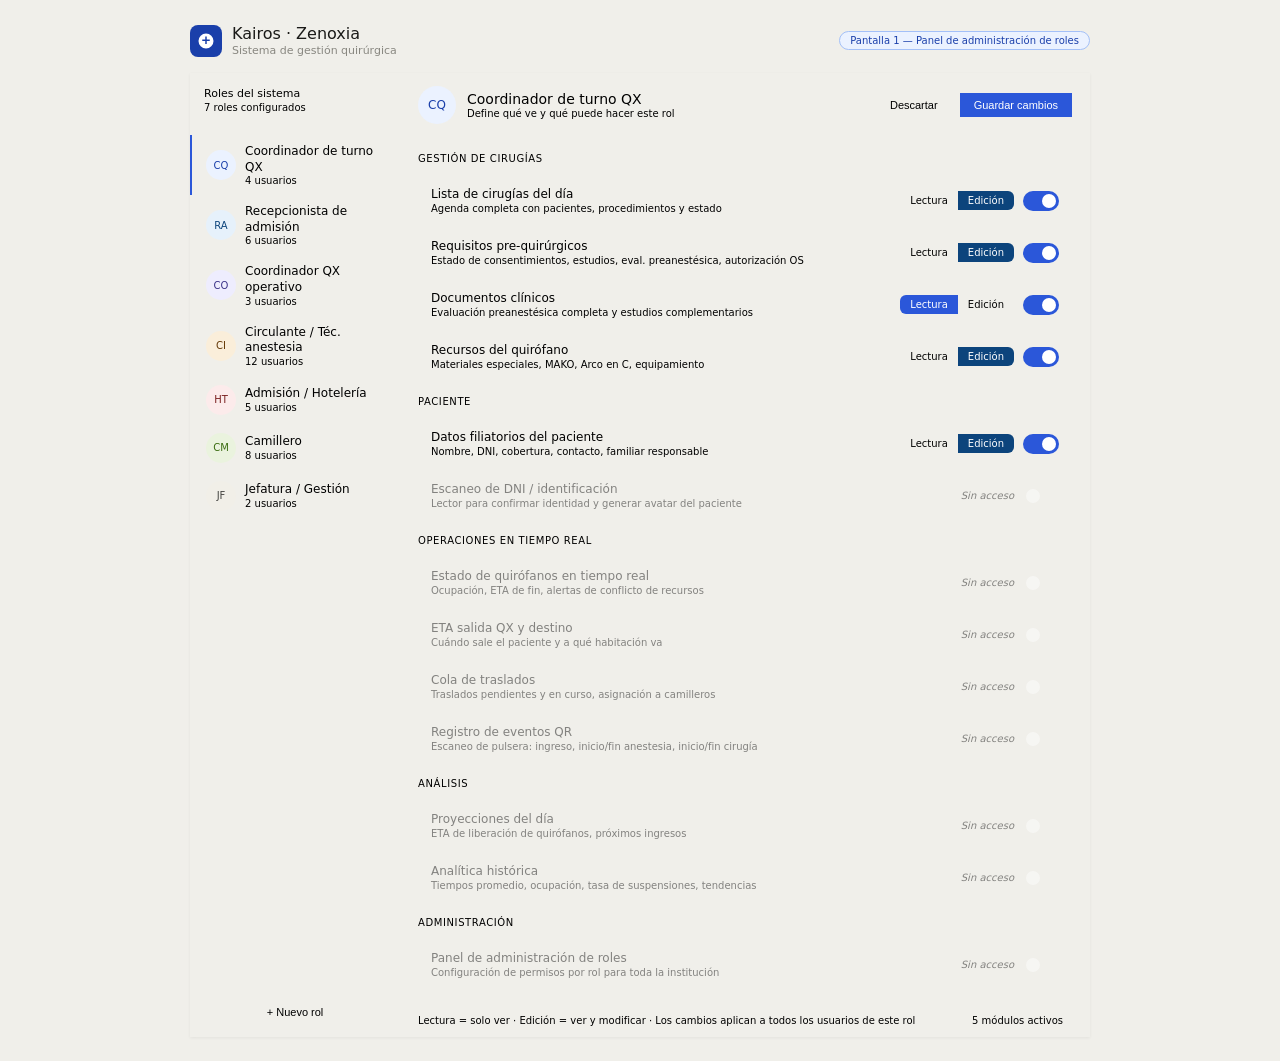
==== commit d68be66f: "Add files via upload" ====
--- a/01_panel_roles.html
+++ b/01_panel_roles.html
@@ -6,18 +6,235 @@
 <title>Panel de Roles — Kairos · Zenoxia</title>
 <style>
   :root {
-    --color-background-primary: #ffffff;
-    --color-background-secondary: #f5f4f0;
-    --color-background-tertiary: #f0efea;
-    --color-text-primary: #1a1a18;
-    --color-text-secondary: #5f5e5a;
-    --color-text-tertiary: #888780;
-    --color-border-tertiary: rgba(0,0,0,0.10);
-    --color-border-secondary: rgba(0,0,0,0.18);
-    --border-radius-md: 8px;
-    --border-radius-lg: 12px;
-    --font-sans: -apple-system, BlinkMacSystemFont, 'Segoe UI', system-ui, sans-serif;
-  }
+
+  /* ─────────────────────────────────────────────────────────────
+     1. PRIMARIO — Azul royal
+     Branding Zenoxia. Kairos y Cordis comparten estos valores.
+  ───────────────────────────────────────────────────────────── */
+  --p-light: #EBF2FF;   /* fills, fondos de badge, card activa       */
+  --p-mid:   #A3C0F8;   /* bordes de badge, separadores              */
+  --p:       #2B57D9;   /* botones, íconos primarios, links activos  */
+  --p-dark:  #1A3FAA;   /* topbar, logo, nav activo, texto activo    */
+
+  /* ─────────────────────────────────────────────────────────────
+     2. NEUTROS — Fondos, texto, bordes
+  ───────────────────────────────────────────────────────────── */
+  --bg:   #ffffff;              /* cards, modales, panels              */
+  --bg2:  #f5f4f0;              /* inputs, fondos de sección, filas    */
+  --bg3:  #f0efea;              /* fondo del body                      */
+  --txt:  #1a1a18;              /* texto principal                     */
+  --txt2: #5f5e5a;              /* texto secundario                    */
+  --txt3: #888780;              /* labels, placeholders, tertiary      */
+  --brd:  rgba(0,0,0,0.10);    /* borde sutil                         */
+  --brd2: rgba(0,0,0,0.18);    /* borde medio — inputs, énfasis       */
+
+  /* ─────────────────────────────────────────────────────────────
+     3. SEMÁNTICOS — Estados del sistema
+     Uso genérico en toda la plataforma.
+     Para estados específicos de dominio, usar secciones 4–9.
+  ───────────────────────────────────────────────────────────── */
+
+  --s-ok:     #0F6E56;   /* confirmado, validado, completado          */
+  --s-ok-l:   #E1F5EE;   /* fondo badge OK                            */
+  --s-ok-m:   #9FE1CB;   /* borde badge OK                            */
+
+  --s-warn:   #633806;   /* pendiente, atención leve                  */
+  --s-warn-l: #FAEEDA;   /* fondo badge WARN                          */
+  --s-warn-m: #EF9F27;   /* borde / ícono badge WARN                  */
+
+  --s-err:    #791F1F;   /* bloqueante, alergia, crítico              */
+  --s-err-l:  #FCEBEB;   /* fondo badge ERR                           */
+  --s-err-m:  #E24B4A;   /* borde / ícono badge ERR                   */
+
+  --s-info:   #0C447C;   /* informativo neutro, estado secundario     */
+  --s-info-l: #E6F1FB;   /* fondo badge INFO                          */
+  --s-info-m: #B5D4F4;   /* borde badge INFO                          */
+
+  /* ─────────────────────────────────────────────────────────────
+     4. TRIAGE — Colores por nivel de prioridad clínica
+     Solo para Cordis (Guardia). Kairos no usa triage.
+     Convención: --tN = texto/ícono · --tN-l = fondo · --tN-brd = borde
+  ───────────────────────────────────────────────────────────── */
+
+  --t1:     #C0392B;                    /* N1 Resucitación — Rojo       */
+  --t1-l:   rgba(192, 57, 43, 0.10);
+  --t1-brd: rgba(192, 57, 43, 0.25);
+
+  --t2:     #D4680A;                    /* N2 Emergencia — Naranja      */
+  --t2-l:   rgba(212, 104, 10, 0.10);
+  --t2-brd: rgba(212, 104, 10, 0.25);
+
+  --t3:     #A07C00;                    /* N3 Urgencia — Amarillo osc.  */
+  --t3-l:   rgba(160, 124, 0, 0.10);
+  --t3-brd: rgba(160, 124, 0, 0.25);
+
+  --t4:     #2E7D4F;                    /* N4 Menor — Verde             */
+  --t4-l:   rgba(46, 125, 79, 0.10);
+  --t4-brd: rgba(46, 125, 79, 0.25);
+
+  --t5:     #1565A8;                    /* N5 No urgente — Azul         */
+  --t5-l:   rgba(21, 101, 168, 0.10);
+  --t5-brd: rgba(21, 101, 168, 0.25);
+
+  /* ─────────────────────────────────────────────────────────────
+     5. ESTADOS DE CAMA — Ciclo hotelero
+     Kairos: habitaciones prequirúrgicas y recuperación.
+     Cordis: boxes de guardia.
+     Convención: base (texto/ícono) · -l (fondo) · -m (borde)
+  ───────────────────────────────────────────────────────────── */
+
+  --cama-libre:    #0F6E56;   --cama-libre-l:    #E1F5EE;   --cama-libre-m:    #9FE1CB;
+  --cama-ocup:     #1A3FAA;   --cama-ocup-l:     #EBF2FF;   --cama-ocup-m:     #A3C0F8;
+  --cama-alta:     #7B3FA0;   --cama-alta-l:     #F3E8FF;   --cama-alta-m:     #C9A0E0;
+  --cama-limp:     #B45309;   --cama-limp-l:     #FEF3C7;   --cama-limp-m:     #FCD34D;
+  --cama-lista:    #0E7490;   --cama-lista-l:    #E0F7FA;   --cama-lista-m:    #67E8F9;
+  --cama-bloq:     #4B4B4B;   --cama-bloq-l:     #F0F0F0;   --cama-bloq-m:     #AAAAAA;
+
+  /* ─────────────────────────────────────────────────────────────
+     6. ESTADOS DE EQUIPO — Equipamiento médico
+     Cordis Imágenes: estado de TC, RM, sala de rayos, etc.
+     Convención: base · -l (fondo) · -m (borde)
+  ───────────────────────────────────────────────────────────── */
+
+  --eq-libre:   #0F6E56;   --eq-libre-l:   #E1F5EE;   --eq-libre-m:   #9FE1CB;
+  --eq-uso:     #2B57D9;   --eq-uso-l:     #EBF2FF;   --eq-uso-m:     #A3C0F8;
+  --eq-limp:    #B45309;   --eq-limp-l:    #FEF3C7;   --eq-limp-m:    #FCD34D;
+  --eq-fuera:   #4B4B4B;   --eq-fuera-l:   #F0F0F0;   --eq-fuera-m:   #AAAAAA;
+
+  /* ─────────────────────────────────────────────────────────────
+     7. TRASLADOS — Cola dinámica de camilleros
+     Kairos y Cordis Camilleros.
+     Estados del ciclo de vida de un traslado.
+     Convención: base · -l (fondo) · -m (borde)
+  ───────────────────────────────────────────────────────────── */
+
+  --tr-pend:    #633806;   --tr-pend-l:    #FAEEDA;   --tr-pend-m:    #EF9F27;
+  --tr-asig:    #0C447C;   --tr-asig-l:    #E6F1FB;   --tr-asig-m:    #B5D4F4;
+  --tr-curso:   #2B57D9;   --tr-curso-l:   #EBF2FF;   --tr-curso-m:   #A3C0F8;
+  --tr-done:    #0F6E56;   --tr-done-l:    #E1F5EE;   --tr-done-m:    #9FE1CB;
+  --tr-urg:     #791F1F;   --tr-urg-l:     #FCEBEB;   --tr-urg-m:     #E24B4A;
+
+  /* ─────────────────────────────────────────────────────────────
+     8. IDENTIFICACIÓN DE EQUIPAMIENTO — Tipo de camilla / recurso
+     Color por tipo de equipo requerido en un traslado.
+     Solo valor base (sin -l/-m) — uso decorativo, no semántico.
+  ───────────────────────────────────────────────────────────── */
+
+  --equip-silla:    #7B3FA0;   /* silla de ruedas                     */
+  --equip-camilla:  #0E7490;   /* camilla estándar o con barandas     */
+  --equip-oxigeno:  #B45309;   /* O₂ portátil                         */
+  --equip-tc:       #0C447C;   /* traslado a TC                       */
+  --equip-rm:       #791F1F;   /* traslado a RM                       */
+
+  /* ─────────────────────────────────────────────────────────────
+     8B. CARGA LABORAL — Nivel de carga por operador
+     Usado en paneles de coordinación (camilleros, enfermeros).
+     Convención: base · -l (fondo badge)
+  ───────────────────────────────────────────────────────────── */
+
+  --carga-leve:     #0F6E56;   --carga-leve-l:    #E1F5EE;
+  --carga-mod:      #A07C00;   --carga-mod-l:     #FEF9E0;
+  --carga-alta:     #D4680A;   --carga-alta-l:    #FEF3C7;
+  --carga-limite:   #C0392B;   --carga-limite-l:  #FCEBEB;
+
+  /* ─────────────────────────────────────────────────────────────
+     9. WORKLIST — Estados de estudios de imágenes
+     Cordis Imágenes: ciclo de vida de un estudio (TC, RM, Rx).
+     Convención: base · -l (fondo)
+  ───────────────────────────────────────────────────────────── */
+
+  --ws-pending:     #888780;   --ws-pending-l:    #f0efea;
+  --ws-executing:   #2B57D9;   --ws-executing-l:  #EBF2FF;
+  --ws-approval:    #A07C00;   --ws-approval-l:   #FAEEDA;
+  --ws-approved:    #0F6E56;   --ws-approved-l:   #E1F5EE;
+  --ws-delivered:   #5f5e5a;   --ws-delivered-l:  #f5f4f0;
+
+  /* ─────────────────────────────────────────────────────────────
+     10. IA — Asistencia cognitiva
+     Gradiente de degradado para indicar sugerencia de IA.
+     Usar en bordes, backgrounds sutiles, no en texto.
+     Siempre con indicación visible de que es sugerencia IA,
+     nunca como decisión clínica autónoma (RN-04).
+  ───────────────────────────────────────────────────────────── */
+
+  --ai-from: #1A3FAA;   /* inicio del gradiente — azul profundo      */
+  --ai-to:   #6366F1;   /* fin del gradiente — violeta               */
+
+  /* ─────────────────────────────────────────────────────────────
+     11. SLA — Tiempos de respuesta clínicos (minutos)
+     Valores numéricos usados como thresholds, no como colores.
+     Combinar con tokens de triage para colorear el estado SLA.
+  ───────────────────────────────────────────────────────────── */
+
+  --sla-n1:   0;     /* N1 Resucitación — atención inmediata         */
+  --sla-n2:   15;    /* N2 Emergencia — ≤15 min                      */
+  --sla-n3:   30;    /* N3 Urgencia — ≤30 min                        */
+  --sla-n4:   120;   /* N4 Menor — ≤2 hs                             */
+  --sla-n5:   240;   /* N5 No urgente — ≤4 hs                        */
+
+  --sla-urg:    #791F1F;   --sla-urg-l:    #FCEBEB;   --sla-urg-m:    #E24B4A;
+  --sla-amb:    #0C447C;   --sla-amb-l:    #E6F1FB;   --sla-amb-m:    #B5D4F4;
+
+  /* ─────────────────────────────────────────────────────────────
+     12. TIPOGRAFÍA
+  ───────────────────────────────────────────────────────────── */
+
+  --font-sans:  system-ui, -apple-system, sans-serif;
+  --font-mono:  'Courier New', Courier, monospace;
+
+  --text-2xs:  8px;
+  --text-xs:   10px;
+  --text-sm:   11px;
+  --text-md:   13px;
+  --text-lg:   15px;
+  --text-xl:   18px;
+  --text-2xl:  22px;
+  --text-3xl:  28px;
+
+  --fw-normal:   400;
+  --fw-medium:   500;
+  --fw-semibold: 600;
+  --fw-bold:     700;
+  --fw-black:    800;
+
+  /* ─────────────────────────────────────────────────────────────
+     13. ICONOGRAFÍA — SVG outline, stroke="currentColor"
+     Referencia: <svg class="ki ki-md"><use href="#ki-nombre"/></svg>
+  ───────────────────────────────────────────────────────────── */
+
+  --icon-xs:  12px;
+  --icon-sm:  14px;
+  --icon-md:  18px;
+  --icon-lg:  22px;
+  --icon-xl:  32px;
+
+  --icon-stroke-thin:   1.2px;
+  --icon-stroke:        1.4px;
+  --icon-stroke-medium: 1.6px;
+  --icon-stroke-thick:  2px;
+
+  /* ─────────────────────────────────────────────────────────────
+     14. ESPACIADO Y RADIO
+  ───────────────────────────────────────────────────────────── */
+
+  --r-xs:   4px;
+  --r:      8px;
+  --r-lg:   12px;
+  --r-xl:   16px;
+  --r-full: 999px;
+
+  --gap-xs: 4px;
+  --gap-sm: 8px;
+  --gap-md: 12px;
+  --gap-lg: 16px;
+  --gap-xl: 24px;
+
+  --pad-xs: 6px 8px;
+  --pad-sm: 8px 12px;
+  --pad-md: 12px 16px;
+  --pad-lg: 16px 20px;
+
+}
   * { box-sizing: border-box; margin: 0; padding: 0; }
   body { font-family: var(--font-sans); font-size: 13px; background: #f0efea; min-height: 100vh; display: flex; flex-direction: column; align-items: center; justify-content: flex-start; padding: 24px 16px; }
 
@@ -83,6 +300,14 @@
   .panel-info { background: var(--color-background-primary); border-top: 0.5px solid var(--color-border-tertiary); padding: 9px 18px; display: flex; align-items: center; justify-content: space-between; }
   .pi-txt { font-size: 10px; color: var(--color-text-tertiary); }
   .pi-badge { font-size: 10px; color: var(--color-text-secondary); background: var(--color-background-secondary); padding: 2px 9px; border-radius: 8px; border: 0.5px solid var(--color-border-tertiary); }
+
+/* ── RESPONSIVE — generado por QA Kairos v0.4 ── */
+@media (max-width:700px){
+  .shell{border-radius:0;margin:0;box-shadow:none}
+  body{padding:0}
+  .roles-layout{grid-template-columns:1fr}
+  .rl-sidebar{width:100%}
+}
 </style>
 </head>
 <body>
@@ -233,7 +458,7 @@
 function save(){
   ROLES[cur].perms = dc(perms); dirty = false;
   const btn = document.getElementById('btn-save');
-  btn.textContent = '✓ Guardado'; btn.style.background = '#1D9E75';
+  btn.textContent = '✓ Guardado'; btn.style.background = '#2B57D9';
   setTimeout(()=>{ btn.textContent = 'Guardar cambios'; btn.style.background = '#2B57D9'; }, 2000);
   render();
 }
